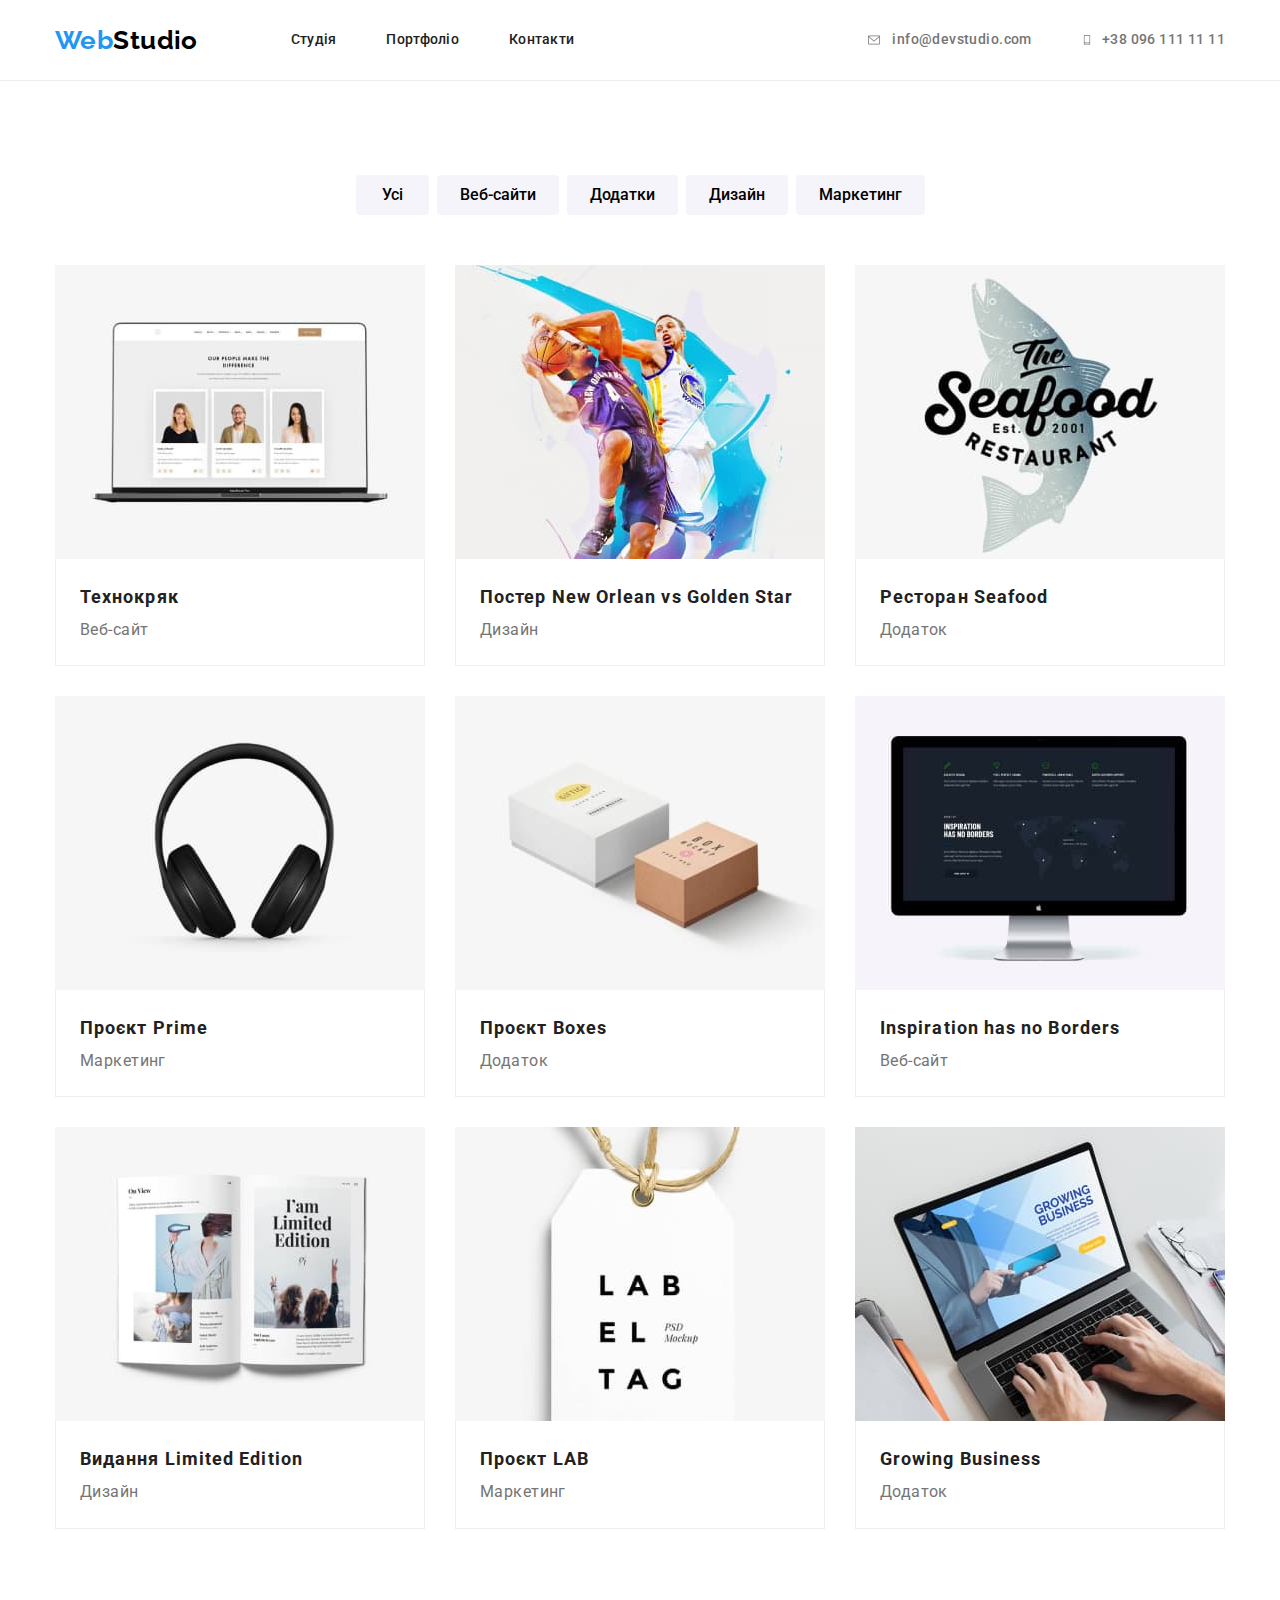
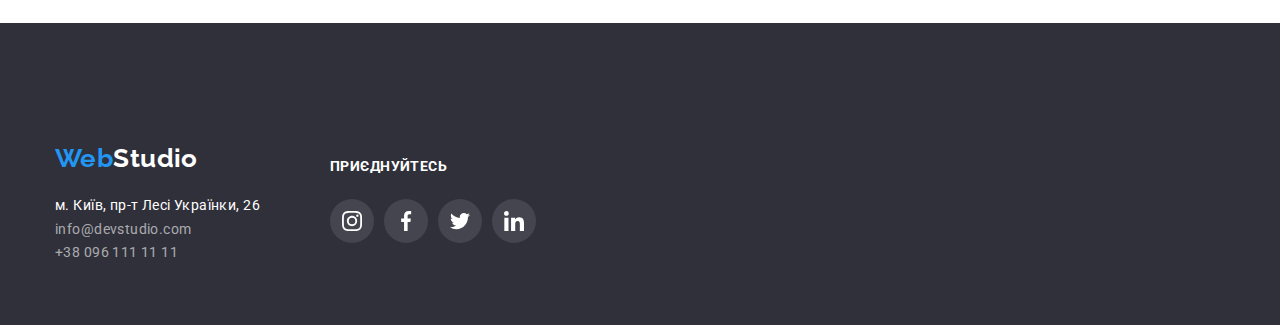
==== portfolio.html @ f1f070d0 "Initial commit" ====
<!DOCTYPE html>
<html lang="uk">

<head>
  <meta charset="UTF-8" />
  <meta http-equiv="X-UA-Compatible" content="IE=edge" />
  <meta name="viewport" content="width=device-width, initial-scale=1.0" />
  <title>Document</title>
  <link href="https://fonts.googleapis.com/css2?family=Raleway:wght@700&family=Roboto:wght@400;500;700;900&display=swap"
    rel="stylesheet" />
  <link rel="stylesheet"
    href="https://cdnjs.cloudflare.com/ajax/libs/modern-normalize/1.1.0/modern-normalize.min.css" />
  <link rel="stylesheet" href="./css/styles.css" />
</head>

<body>
  <!--Шапка сайту-->
    <header class="header">
      <div class="container">
        <nav class="nav-header">
          <a class="logo" href=""><span class="accent">Web</span>Studio</a>
          <ul class="site-nav">
            <li class="header-item"><a class="nav-link" href="index.html">Студія</a></li>
            <li class="header-item"><a class="nav-link" href="portfolio.html">Портфоліо</a></li>
            <li class="header-item"><a class="nav-link" href="">Контакти</a></li>
          </ul>
        </nav>
        <ul class="header-contacts">
          <li class="contact-item">
            <a class="contacts" href="mailto:info@devstudio.com">
              <svg class="icone" width="16" height="12">
                <use href="./images/icons.svg#icon-envelope"></use>
              </svg>
              info@devstudio.com
            </a>
          </li class="header-contacts">
          <li class="contact-item">
            <a class="contacts" href="tel:+380961111111">
              <svg class="icone" width="10" height="16">
                <use href="./images/icons.svg#icon-smartphone"></use>
              </svg>
              +38 096 111 11 11
            </a>
          </li>
        </ul>
      </div>
    </header>
  <main>
    <!-- Перелік послуг-->
    <h1 class="portfolio-caption">Портфоліо</h1>
    <section class="maine-portfolio container section">
      <ul class="portfolio-list">
        <li class="portfolio-groups">
          <button class="portfolio-button" type="button">Усі</button>
        </li>
        <li class="portfolio-groups">
          <button class="portfolio-button" type="button">Веб-сайти</button>
        </li>
        <li class="portfolio-groups">
          <button class="portfolio-button" type="button">Додатки</button>
        </li>
        <li class="portfolio-groups">
          <button class="portfolio-button" type="button">Дизайн</button>
        </li>
        <li class="portfolio-groups">
          <button class="portfolio-button" type="button">Маркетинг</button>
        </li>
      </ul>
      <!-- Приклади робіт -->
      <ul class="portfolio-examples">
        <li class="portfolio-sample">
          <img src="./images/technocrack.jpg" alt="Відображення дизайну сайту на ноутбуці" width="370" />
          <div class="portfolio-wrapper">
            <h3 class="portfolio-subtitle">Технокряк</h3>
            <p class="portfolio-desc">Веб-сайт</p>
          </div>
        </li>
        <li class="portfolio-sample">
          <img src="./images/new_orlean.jpg" alt="Два чоловіка в спортивній формі грають в баскетбол" width="370" />
          <div class="portfolio-wrapper">
            <h3 class="portfolio-subtitle">Постер New Orlean vs Golden Star</h3>
            <p class="portfolio-desc">Дизайн</p>
          </div>
        </li>
        <li class="portfolio-sample">
          <img src="./images/seafood.jpg" alt="Зображення логотипу рибного ресторану" width="370" />
          <div class="portfolio-wrapper">
            <h3 class="portfolio-subtitle">Ресторан Seafood</h3>
            <p class="portfolio-desc">Додаток</p>
          </div>
        </li>
        <li class="portfolio-sample">
          <img src="./images/prime.jpg" alt="Навушники" width="370" />
          <div class="portfolio-wrapper">
            <h3 class="portfolio-subtitle">Проєкт Prime</h3>
            <p class="portfolio-desc">Маркетинг</p>
          </div>
        </li>
        <li class="portfolio-sample">
          <img src="./images/boxes.jpg" alt="Дві коробки" width="370" />
          <div class="portfolio-wrapper">
            <h3 class="portfolio-subtitle">Проєкт Boxes</h3>
            <p class="portfolio-desc">Додаток</p>
          </div>
        </li>
        <li class="portfolio-sample">
          <img src="./images/monitor.jpg" alt="Монітор" width="370" />
          <div class="portfolio-wrapper">
            <h3 class="portfolio-subtitle" lang="en">Inspiration has no Borders</h3>
            <p class="portfolio-desc">Веб-сайт</p>
          </div>
        </li>
        <li class="portfolio-sample">
          <img src="./images/limited_edition.jpg" alt="Відкрита книга" width="370" />
          <div class="portfolio-wrapper">
            <h3 class="portfolio-subtitle">Видання Limited Edition</h3>
            <p class="portfolio-desc">Дизайн</p>
          </div>
        </li>
        <li class="portfolio-sample">
          <img src="./images/lab.jpg" alt="Цінник з логотипом" width="370" />
          <div class="portfolio-wrapper">
            <h3 class="portfolio-subtitle">Проєкт LAB</h3>
            <p class="portfolio-desc">Маркетинг</p>
          </div>
        </li>
        <li class="portfolio-sample">
          <img src="./images/growing_business.jpg" alt="Людські руки набирають текст на ноутбуці" width="370" />
          <div class="portfolio-wrapper">
            <h3 class="portfolio-subtitle" lang="en">Growing Business</h3>
            <p class="portfolio-desc">Додаток</p>
          </div>
        </li>
      </ul>
    </section>
  </main>
    <footer class="footer">
      <div class="container">
        <div class="footer-adress">
          <a class="footer-logo" href=""><span class="accent">Web</span>Studio</a>
          <address class="location">
            м. Київ, пр-т Лесі Українки, 26
          </address>
          <ul class="footer-contacts">
            <li><a class="footer-contacts" href="mailto:info@devstudio.com">info@devstudio.com</a></li>
            <li><a class="footer-contacts" href="tel:+380961111111">+38 096 111 11 11</a></li>
          </ul>
        </div>
        <div class="fotter-join">
          <h3 class="footer-title">приєднуйтесь</h3>
          <ul class="footer-socialmedia">
            <li class="footer-list">
              <a class="footer-link" href="#" aria-label="Instagram">
                <svg width="20" height="20">
                  <use href="./images/icons.svg#icon-instagram"></use>
                </svg>
              </a>
            </li>
            <li class="footer-list">
              <a class="footer-link" href="#" aria-label="Twitter">
                <svg width="20" height="20">
                  <use href="./images/icons.svg#icon-facebook"></use>
                </svg>
              </a>
            </li>
            <li class="footer-list">
              <a class="footer-link" href="#" aria-label="Facebook">
                <svg width="20" height="20">
                  <use href="./images/icons.svg#icon-twitter"></use>
                </svg>
              </a>
            </li>
            <li class="footer-list">
              <a class="footer-link" href="#" aria-label="LinkedIn">
                <svg width="20" height="20">
                  <use href="./images/icons.svg#icon-linkedin"></use>
                </svg>
              </a>
            </li>
          </ul>
        </div>
      </div>
    </footer>
</body>

</html>
---- css/styles.css ----
/* основний колір тексту #212121*/
/* вторинний колір тексту #757575 */
/* акцент #2196F3 */
/* основна заливка #F5F5F5 */
/* додаткова заливка #F5F4FA */
/* заливка футера (банера) 2F303A */
/* білий #FFFFFF */
/* чоний #000000 */
/* контакти в футері rgba(255, 255, 255, 0.6) */



:root {
    --primery-text-color: #212121;
    --title-text-color: #757575;
    --accent-color: #2196F3;
    --primery-bcg-color: #FFFFFF;
    --secondary-bcg-color: #F5F4FA;
    --footer-bcg-color: #2F303A;
    --footer-text-color: rgba(255, 255, 255, 0.6);
    --main-white-color: #FFFFFF;
    --main-black-color: #000000;
    --border-color: #EEEEEE;
    --border-header: #ECECEC;
}

body {
    color: var(--primery-text-color);
    background-color: var(--primery-bcg-color);

    font-family: Roboto, sans-serif;
    font-weight: 400;
    letter-spacing: 0.03em;
    font-size: 14px;
    line-height: 1.71;
}

html {
    box-sizing: border-box;
}

*,
*::before,
*::after {
    box-sizing: inherit;
}

h1,
h2,
h3,
h4,
p {
    margin: 0;
}

ul {
    list-style: none;
    padding: 0;
    margin: 0;
}

img {
    display: block;
    max-width: 100%;
    width: 370px;
    height: auto;
}

/* Шапка сайту */

.header {
    background-color: var(--main-white-color);
    border-bottom: 1px solid var(--border-header);
}

.container {
    margin: 0 auto;
    max-width: 1200px;
    width: 100%;
    padding-left: 15px;
    padding-right: 15px;
}

.header .container {
    display: flex;
    align-items: center;
}

.nav-header { 
    /* вся навігація з лого */
    display: flex;
    align-items: center;
    margin-right: auto;
}

.site-nav {
    /* ул навігації */
    display: flex;
    align-items: center;
}

/* Лого */

.logo {
    color: var(--main-black-color);
    font-family: Raleway, cursive;

    font-weight: 700;
    font-size: 26px;
    line-height: 1.19;
    text-decoration: none; 

    margin-right: 93px;
}

.logo .accent {
    color: var(--accent-color);
}

.logo:hover,
.logo:focus {
    color: var(--accent-color);
}

/* Навігація по сайту */

.nav-link {
    color:  var(--primery-text-color);

    font-weight: 500;
    line-height: 1.14;
    letter-spacing: 0.02em;
    text-decoration: none;
    list-style: none;

    display: inline-block;
    padding-top: 32px;
    padding-bottom: 32px;
}

.nav-link:hover,
.nav-link:focus {
    color: var(--accent-color);
}

.site-nav {
    list-style: none;
}

/* Контакти */
.header-contacts {
    display: flex;
    align-items: center;
    list-style: none;
}

.header-item:not(:last-child) {
    margin-right: 50px;
}

.contacts {
    color: var(--title-text-color);

    font-weight: 500;
    line height: 1.14;
    letter spacing: 0.02em;

    text-decoration: none;
    display: flex;
}

.contacts:hover .icone {
    fill: var(--accent-color);
}
.contacts:hover {
    color: var(--accent-color);
}

.contacts:focus .icone {
    fill: var(--accent-color);
}

.contacts:focus {
    color: var(--accent-color);
}

.contact-item:not(:last-child) {
    margin-right: 50px;
}



.icone {
    margin-right: 10px;
    margin-top: auto;
    margin-bottom: auto;

    fill: #757575;
}

/* Герой */

.hero {
    color: var(--main-white-color);
    background-color: var(--footer-bcg-color);
    max-width: 1600px;
    padding-top: 200px;
    padding-bottom: 200px;
    margin: 0 auto;
    text-align: center;
    
    background-image: linear-gradient(0deg, rgba(47, 48, 58, 0.4), rgba(47, 48, 58, 0.4)), url(../images/studio-bcg-foto.jpg);
    background-repeat: no-repeat;
    background-position: center;
    background-size: cover;
}

.hero-title {
    font-weight: 900;
    font-size: 44px;
    line-height: 1.36;
    letter spacing: 0.06em;
    text-transform: uppercase;
    margin-bottom: 30px;

    max-width: 696px;
    margin-left: auto;
    margin-right: auto;
    text-align: center;    
    width: 100%
}

.hero-button {
    display: inline-block;
    border-radius: 4px;
    padding: 10px 32px;
    min-width: 216px;
    text-align: center;
    border: 1px solid transparent;

    color: var(--main-white-color);
    background-color: var(--accent-color);

    font-weight: 700;
    font-size: 16px;
    line-height: 1.87;
    
    cursor: pointer;
}

.hero-button:hover,
.hero-button:focus {
    color: var(--footer-text-color);
}

/* Переваги */

.section {
    padding-top: 94px;
    padding-bottom: 94px;
}

.benefits .container {
    display: flex;
}

.benefits-list {
    display: flex;
}

.benefits-subject {
    position: absolute;
    white-space: nowrap;
    overflow: hidden;
    width: 1px;
    height: 1px;
    margin: -1px;
    border: 0;
    padding: 0;
    clip-path: inset(100%);
    clip: rect(0 0 0 0);
}

.benefits-title {
    font-weight: 700;
    line-height: 1.14;
    margin-bottom: 10px;
}

.benefits-text {
    color: var(--title-text-color);   
    max-width: 270px; 
}

.benefits-list {
    list-style: none;
}

.benefits-item:not(:last-child) {
    margin-right: 30px;
}

.benefit-rectagle {
    width: 270px;
    height: 120px;
    background: var(--secondary-bcg-color);
    border-radius: 4px;

    display: flex;
    justify-content: center;
    align-items: center;

    margin-bottom: 30px;
}


/* Діяльність */


.activity-title {
    font-weight: 700;
    font-size: 36px;
    line-height: 1.17;
    text-align: center;

    margin-bottom: 50px;
}

.activity-list {
    display: flex;
    list-style: none;
}

.activity-item:not(:last-child) {
    margin-right: 30px;
}

/* Команда */

.team {
    background-color: var(--secondary-bcg-color);

    font-size: 16px;
    line-height: 1.19;
}

.team-title {
    font-weight: 700;
    font-size: 36px;
    line-height: 1.17;
    text-align: center;
    padding-top: 94px;
    padding-bottom: 50px;
}

.team-subtitle {
    font-weight: 500;
    text-align: center;
    margin-top: 30px;    
    margin-bottom: 10px;
}

.team-desc {
    color: var(--title-text-color);
    font-weight: 400;
    text-align: center;
    margin-bottom: 30px;
}

.team-list {
    display: flex;
    list-style: none;
}

.team-item:not(:last-child) {
    margin-right: 30px;
}

.team-item { 
    background-color: var(--main-white-color);
    box-shadow: 0px 1px 3px rgba(0, 0, 0, 0.12), 0px 1px 1px rgba(0, 0, 0, 0.14), 0px 2px 1px rgba(0, 0, 0, 0.2);
    border-radius: 0px 0px 4px 4px;
}

.taem-socialmedia {
    display: flex;
    justify-content: center;
    align-items: center;
    margin: 16px 32px 30px;
    /* background: var(--main-white-color); */
}

.team-link {
    display: flex;
    justify-content: center;
    align-items: center;

    width: 44px;
    height: 44px;
    border-radius: 50%;

    fill: #afb1b8;

}

 .team-link:hover,
 .team-link:focus {
    background-color: var(--accent-color);
    fill: var(--main-white-color);
}

/* Постійні клієнти */

.customers-title {
    font-weight: 700;
    font-size: 36px;
    line-height: 1.17;
    text-align: center;
    margin-bottom: 50px;
}

.customers-list {
    display: flex;
    justify-content: center;
    align-items: center;
}

.customer-link {
    display: flex;
    justify-content: center;
    align-items: center;
    
    width: 170px;
    height: 92px;
    border-radius: 4px;
    border: 1px solid #AFB1B8;
    
    fill: #afb1b8;
}

.customer-item:not(:last-child) {
    margin-right: 30px;
}

.customer-link:hover,
.customer-link:focus {
    fill: var(--accent-color);
    border: 1px solid var(--accent-color);
}

/* Футер */

.footer {
    background-color: var(--footer-bcg-color);

    padding-top: 60px;
    padding-bottom: 60px;
}

.footer-logo {
    color: var(--main-white-color);
    font-family: Raleway, cursive;
    
    font-weight: 700;
    font-size: 26px;
    line-height: 1.19;
    text-decoration: none;
    display: inline-block;
    margin-top: 60px;
    margin-bottom: 20px;
}

.footer-logo .accent {
    color: var(--accent-color);
}

.location {
    color: var(--main-white-color);
    font-style: normal;
}

.footer-contacts {
    color: var(--footer-text-color);

    text-decoration: none;
}

.footer-contacts {
    list-style: none;
}

.footer-title {
    color: var(--main-white-color);
    font-weight: 700;
    font-size: 14px;
    line-height: 1,14;
    letter-spacing: 0.03em;
    text-transform: uppercase;
    margin-top: 72px;
    margin-bottom: 20px;
}

.footer .container {
    display: flex;
}
.footer-adress {
    margin-right: 70px;
}

.footer-socialmedia {
    display: flex;
}

.footer-list:not(:last-child) {
    margin-right: 10px;
}

.footer-link {
    display: flex;
    justify-content: center;
    align-items: center;
    width: 44px;
    height: 44px;
    border-radius: 50%;
    border: none;

    background-color: rgba(255, 255, 255, 0.1);
    fill: var(--main-white-color);
}

.footer-link:hover,
.footer-link:focus {
    fill: var(--main-white-color);
    background-color: var(--accent-color);
}




/* margin-right: 70px */
/* Портфоліо */

.portfolio-caption {
    position: absolute;
    white-space: nowrap;
    overflow: hidden;
    width: 1px;
    height: 1px;
    margin: -1px;
    border: 0;
    padding: 0;
    clip-path: inset(100%);
    clip: rect(0 0 0 0);
}



.portfolio-button {
    background-color: var(--secondary-bcg-color);

    font-weight: 500;
    font-size: 16px;
    line-height: 1.6;
    cursor: pointer;

    border-radius: 4px;
    padding: 6px 22px;
    
    text-align: center;
    border: 1px solid transparent;
    min-width: 73px;

} 

.portfolio-button:hover,
.portfolio-button:focus {
    color: var(--secondary-bcg-color);
    background-color: var(--accent-color);
    box-shadow: 0px 3px 1px rgba(0, 0, 0, 0.1), 0px 1px 2px rgba(0, 0, 0, 0.08), 0px 2px 2px rgba(0, 0, 0, 0.12);
}

.portfolio-list {
    display: flex;
    justify-content: center;
    margin-bottom: 50px;
}

.portfolio-groups:not(:last-child) {
    margin-right: 8px;
}

.portfolio-subtitle {
    font-weight: 700;
    font-size: 18px;
    line-height: 2;
    letter-spacing: 0.06em;
    
}

.portfolio-desc {
    color: var(--title-text-color);

    font-size: 16px;
    line-height: 1.9;
}

.portfolio-list {
    
    list-style: none;
}

.portfolio-examples {
    list-style: none;

    display: flex;
    flex-wrap: wrap;
}

.portfolio-sample {
    width: calc((100% - 60px) / 3);
    margin-right: 30px;
    margin-bottom: 30px;
}

.portfolio-sample:nth-child(3n) {
    margin-right: 0;
}

.portfolio-sample:nth-last-child(-n+3) {
    margin-bottom: 0;
}



.portfolio-sample:hover,
.portfolio-sample:focus {
    box-shadow: 0px 1px 1px rgba(0, 0, 0, 0.12), 0px 4px 4px rgba(0, 0, 0, 0.06), 1px 4px 6px rgba(0, 0, 0, 0.16);
}

.portfolio-wrapper {
    padding: 20px 24px;
    border: 1px solid var(--border-color);
    border-top: none;
}
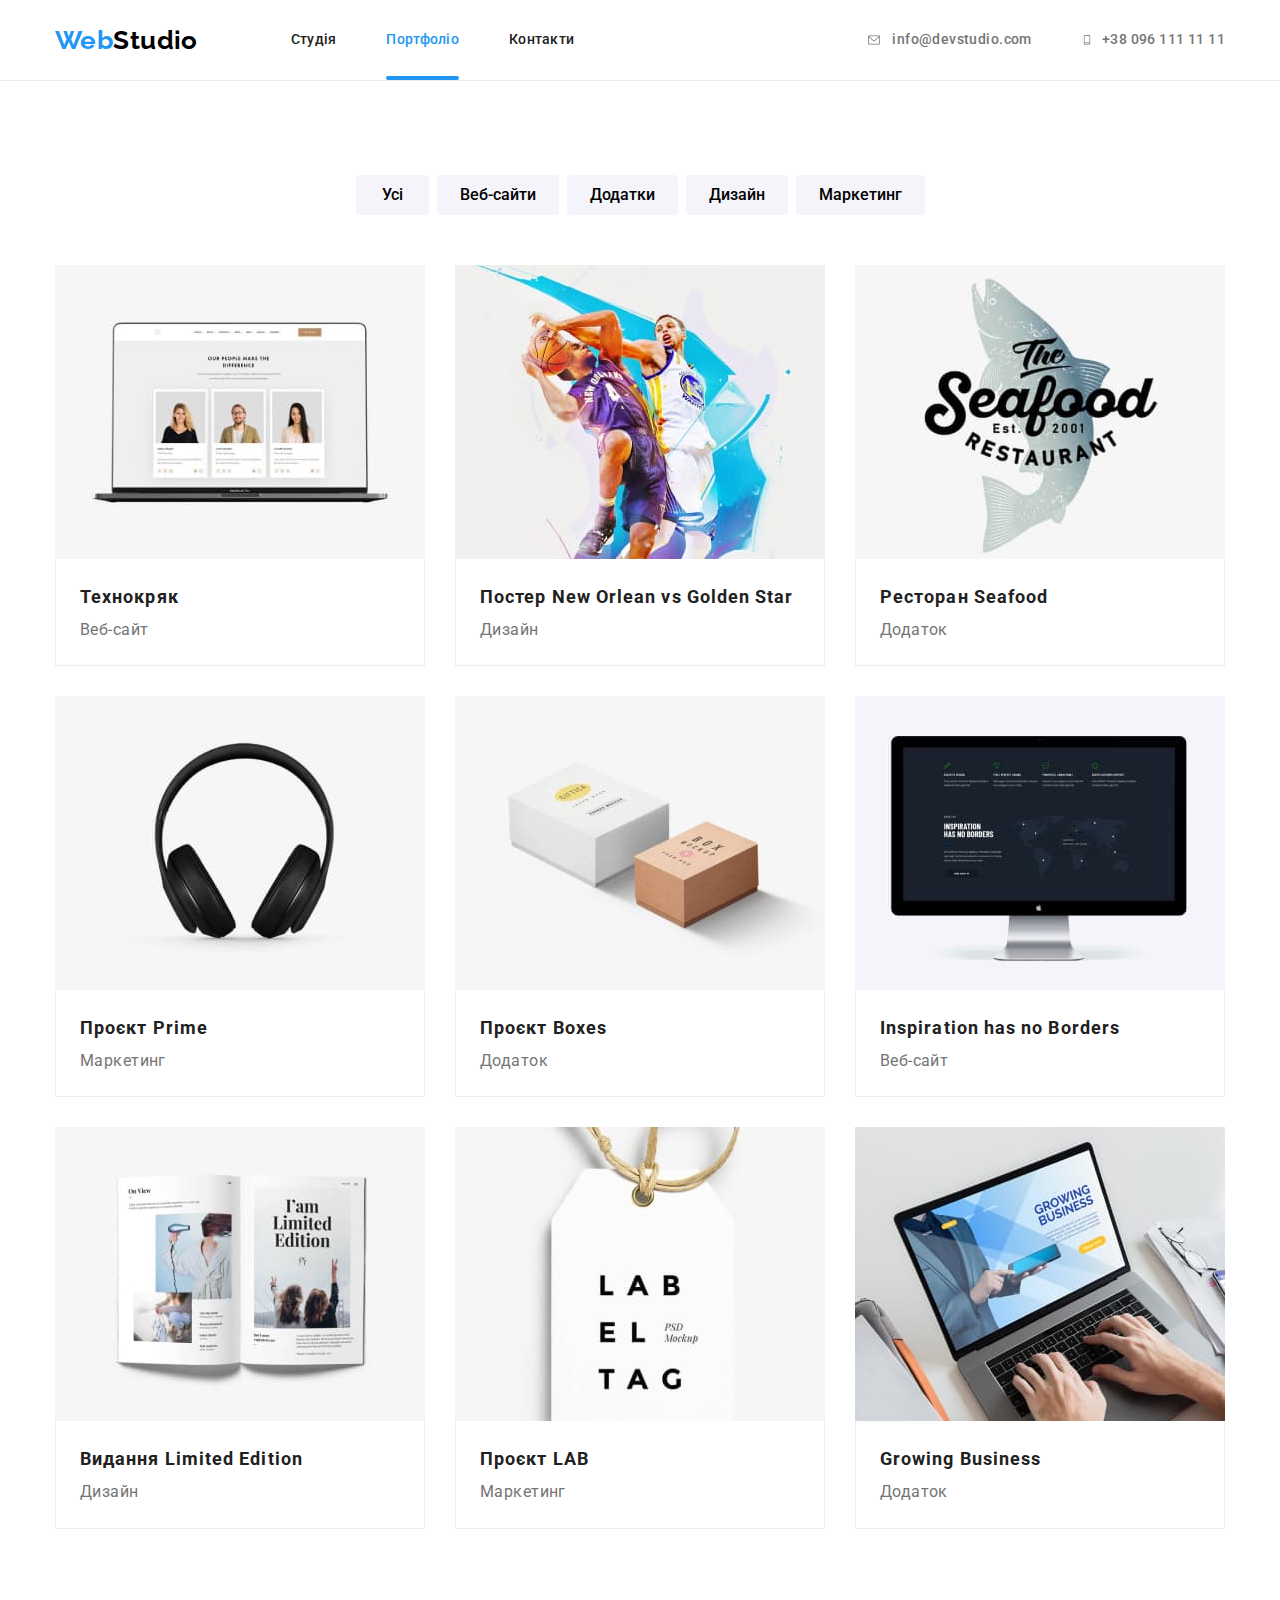
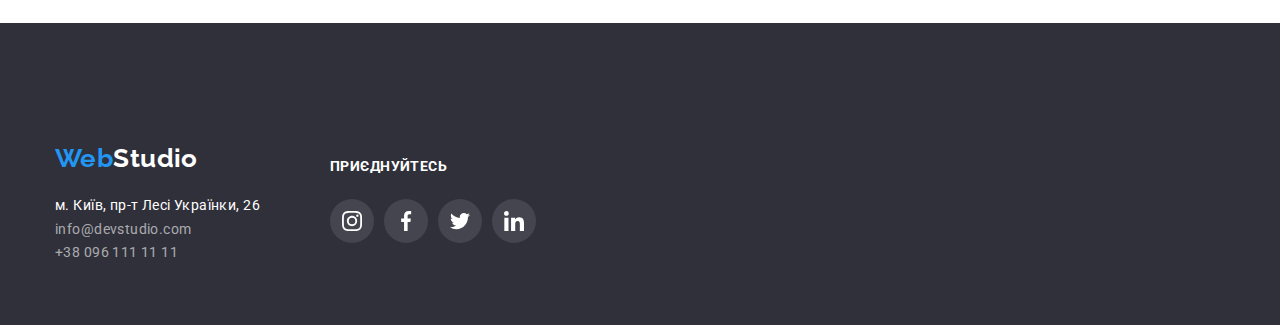
==== commit bf372532: "Add active line in header" ====
--- a/portfolio.html
+++ b/portfolio.html
@@ -21,7 +21,7 @@
           <a class="logo" href=""><span class="accent">Web</span>Studio</a>
           <ul class="site-nav">
             <li class="header-item"><a class="nav-link" href="index.html">Студія</a></li>
-            <li class="header-item"><a class="nav-link" href="portfolio.html">Портфоліо</a></li>
+            <li class="header-item"><a class="nav-link active" href="portfolio.html">Портфоліо</a></li>
             <li class="header-item"><a class="nav-link" href="">Контакти</a></li>
           </ul>
         </nav>
--- a/css/styles.css
+++ b/css/styles.css
@@ -144,6 +144,26 @@
     color: var(--accent-color);
 }
 
+.nav-link.active {
+    position: relative;
+}
+
+.active::after {
+    content: '';
+    position: absolute;
+    bottom: 0;
+    left: 0;
+    display: inline-block;
+    width: 100%;
+    height: 4px;
+    border-radius: 2px;
+    background-color: var(--accent-color);
+}
+
+.active {
+    color: var(--accent-color);
+}
+
 .site-nav {
     list-style: none;
 }
